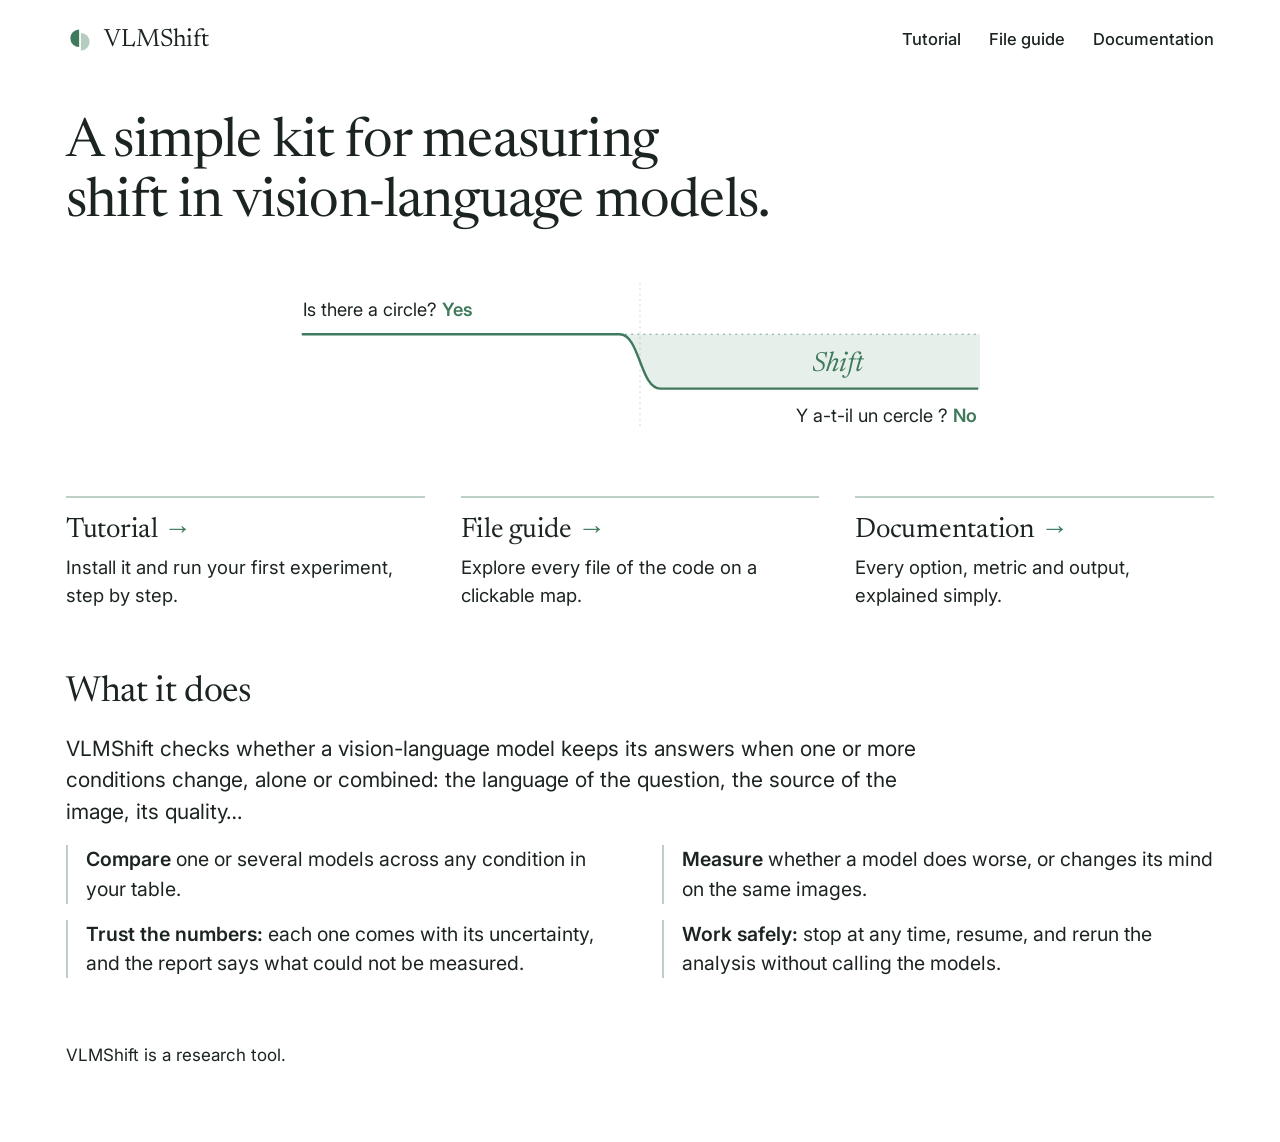
==== docs/index.html @ 5d0d4c46 "Add VLMShift Core, the Med package, the POPE demo and the site - Core: import, audit, prepare, run, " ====
<!doctype html>
<html lang="en">
<head>
<meta charset="utf-8">
<meta name="viewport" content="width=device-width, initial-scale=1, viewport-fit=cover">
<title>VLMShift</title>
<meta name="claude:viewport-fit-sides" content="cover">
<meta name="description" content="VLMShift. A simple kit for measuring shift in vision-language models.">
<link rel="icon" href="data:image/svg+xml,%3Csvg%20viewBox%3D%220%200%2032%2032%22%20role%3D%22img%22%20aria-label%3D%22VLMShift%20logo%22%20xmlns%3D%22http%3A//www.w3.org/2000/svg%22%20%3E%3Cpath%20d%3D%22M15%2C4%20A10%2C10%200%200%200%2015%2C24%20Z%22%20fill%3D%22%233f7a5c%22/%3E%3Cpath%20d%3D%22M17%2C8%20A10%2C10%200%200%201%2017%2C28%20Z%22%20fill%3D%22%233f7a5c%22%20fill-opacity%3D%22.38%22/%3E%3C/svg%3E">
<link rel="preconnect" href="https://fonts.googleapis.com">
<link rel="stylesheet" href="https://fonts.googleapis.com/css2?family=Newsreader:ital,opsz,wght@0,6..72,400;0,6..72,500;1,6..72,400&family=Inter:wght@400;500;600&family=JetBrains+Mono:wght@400;600&display=swap">
<link rel="stylesheet" href="assets/style.css">
</head>
<body>
<header class="top"><a class="brand" href="index.html"><svg viewBox="0 0 32 32" role="img" aria-label="VLMShift logo" xmlns="http://www.w3.org/2000/svg" aria-hidden="true"><path d="M15,4 A10,10 0 0 0 15,24 Z" fill="var(--accent, #3f7a5c)"/><path d="M17,8 A10,10 0 0 1 17,28 Z" fill="var(--accent, #3f7a5c)" fill-opacity=".38"/></svg><span>VLMShift</span></a><nav aria-label="Site"><a href="tutorial.html">Tutorial</a><a href="files.html">File guide</a><a href="documentation.html">Documentation</a></nav></header>
<main class="page">
  <header class="hero">
    <h1>A simple kit for measuring shift in vision-language models.</h1>
    <svg viewBox="0 0 1000 240" role="img" xmlns="http://www.w3.org/2000/svg" class="scene wide" aria-label="The same image and the same question, in English then in French. The model answers yes, then no: the gap between the two is a shift."><path class="ideal" d="M470,96 H1000" fill="none" stroke="var(--accent, #3f7a5c)" stroke-opacity=".45" stroke-width="2.5" stroke-linecap="round" stroke-dasharray="1 8"/><path class="gap" d="M470,96 C500,96 500,176 530,176 H1000 V96 Z" fill="var(--accent, #3f7a5c)" fill-opacity=".12"/><path class="answer" pathLength="1" d="M4,96 H470 C500,96 500,176 530,176 H996" fill="none" stroke="var(--accent, #3f7a5c)" stroke-width="3.5" stroke-linecap="round"/><line class="divider" x1="500" y1="20" x2="500" y2="232" stroke="var(--accent, #3f7a5c)" stroke-opacity=".4" stroke-dasharray="3 5"/><text class="ask-en" x="4" y="69" font-family="var(--sans, Inter, system-ui, -apple-system, Segoe UI, Helvetica, Arial, sans-serif)" font-size="27" fill="var(--ink, #1b2420)">Is there a circle? <tspan fill="var(--accent, #3f7a5c)" font-weight="600">Yes</tspan></text><text class="ask-fr" x="996" y="225" text-anchor="end" font-family="var(--sans, Inter, system-ui, -apple-system, Segoe UI, Helvetica, Arial, sans-serif)" font-size="27" fill="var(--ink, #1b2420)">Y a-t-il un cercle ? <tspan fill="var(--accent, #3f7a5c)" font-weight="600">No</tspan></text><text class="shift" x="790" y="150" text-anchor="middle" font-family="var(--serif, Newsreader, Georgia, Times New Roman, serif)" font-size="40" font-style="italic" fill="var(--accent, #3f7a5c)">Shift</text></svg><svg viewBox="0 0 640 300" role="img" xmlns="http://www.w3.org/2000/svg" class="scene narrow" aria-label="The same image and the same question, in English then in French. The model answers yes, then no: the gap between the two is a shift."><path class="ideal" d="M250,110 H640" fill="none" stroke="var(--accent, #3f7a5c)" stroke-opacity=".45" stroke-width="2.5" stroke-linecap="round" stroke-dasharray="1 8"/><path class="gap" d="M250,110 C280,110 280,210 310,210 H640 V110 Z" fill="var(--accent, #3f7a5c)" fill-opacity=".12"/><path class="answer" pathLength="1" d="M4,110 H250 C280,110 280,210 310,210 H636" fill="none" stroke="var(--accent, #3f7a5c)" stroke-width="3.5" stroke-linecap="round"/><line class="divider" x1="280" y1="20" x2="280" y2="292" stroke="var(--accent, #3f7a5c)" stroke-opacity=".4" stroke-dasharray="3 5"/><text class="ask-en" x="4" y="78" font-family="var(--sans, Inter, system-ui, -apple-system, Segoe UI, Helvetica, Arial, sans-serif)" font-size="32" fill="var(--ink, #1b2420)">Is there a circle? <tspan fill="var(--accent, #3f7a5c)" font-weight="600">Yes</tspan></text><text class="ask-fr" x="636" y="268" text-anchor="end" font-family="var(--sans, Inter, system-ui, -apple-system, Segoe UI, Helvetica, Arial, sans-serif)" font-size="32" fill="var(--ink, #1b2420)">Y a-t-il un cercle ? <tspan fill="var(--accent, #3f7a5c)" font-weight="600">No</tspan></text><text class="shift" x="470" y="176" text-anchor="middle" font-family="var(--serif, Newsreader, Georgia, Times New Roman, serif)" font-size="48" font-style="italic" fill="var(--accent, #3f7a5c)">Shift</text></svg>
  </header>

  <nav class="choices" aria-label="Where to go">
    <a class="choice" href="tutorial.html"><b>Tutorial</b><span>Install it and run your first experiment, step by step.</span></a>
    <a class="choice" href="files.html"><b>File guide</b><span>Explore every file of the code on a clickable map.</span></a>
    <a class="choice" href="documentation.html"><b>Documentation</b><span>Every option, metric and output, explained simply.</span></a>
  </nav>

  <section>
    <h2>What it does</h2>
    <p class="intro">VLMShift checks whether a vision-language model keeps its answers when one or more conditions change, alone or combined: the language of the question, the source of the image, its quality…</p>
    <ul class="points">
      <li><b>Compare</b> one or several models across any condition in your table.</li>
      <li><b>Measure</b> whether a model does worse, or changes its mind on the same images.</li>
      <li><b>Trust the numbers:</b> each one comes with its uncertainty, and the report says what could not be measured.</li>
      <li><b>Work safely:</b> stop at any time, resume, and rerun the analysis without calling the models.</li>
    </ul>
  </section>

  <p class="foot">VLMShift is a research tool.</p>
</main>

</body>
</html>
---- docs/assets/style.css ----
/* Marge: one sage green and its transparent tints, on a white page with wide margins.
   Titles in Newsreader, text in Inter. The --a.. tints are the accent with an opacity. */
:root {
  --paper: #ffffff; --panel: #f4f7f5; --card: #ffffff; --ink: #1b2420;
  --accent: #3f7a5c; --on-accent: #ffffff;
  --a60: rgba(63, 122, 92, .6); --a35: rgba(63, 122, 92, .35); --a22: rgba(63, 122, 92, .22);
  --a12: rgba(63, 122, 92, .12); --a06: rgba(63, 122, 92, .06);
  --serif: "Newsreader", Georgia, "Times New Roman", serif;
  --sans: "Inter", system-ui, "Segoe UI", sans-serif;
  --mono: "JetBrains Mono", ui-monospace, Consolas, monospace;
}
@media (prefers-color-scheme: dark) { :root:not([data-theme="light"]) {
  --paper: #111613; --panel: #18201b; --card: #1f2a23; --ink: #e4ebe6;
  --accent: #8cc7a6; --on-accent: #111613;
  --a60: rgba(140, 199, 166, .6); --a35: rgba(140, 199, 166, .35); --a22: rgba(140, 199, 166, .22);
  --a12: rgba(140, 199, 166, .12); --a06: rgba(140, 199, 166, .06);
  color-scheme: dark;
} }
:root[data-theme="dark"] {
  --paper: #111613; --panel: #18201b; --card: #1f2a23; --ink: #e4ebe6;
  --accent: #8cc7a6; --on-accent: #111613;
  --a60: rgba(140, 199, 166, .6); --a35: rgba(140, 199, 166, .35); --a22: rgba(140, 199, 166, .22);
  --a12: rgba(140, 199, 166, .12); --a06: rgba(140, 199, 166, .06);
  color-scheme: dark;
}
body { margin: 0; background: var(--paper); color: var(--ink); font-family: var(--sans); font-size: 18px; line-height: 1.6; }
a { color: var(--accent); text-decoration-color: var(--a35); text-underline-offset: 3px; }
a:hover { text-decoration-color: var(--accent); }
p { margin: 0; }
b, strong { font-weight: 600; }
code { font-family: var(--mono); font-size: .86em; }
ul { list-style: none; margin: 0; padding: 0; }
button { font: 500 15px var(--sans); color: var(--ink); background: var(--card); border: 1px solid var(--a35); border-radius: 6px; padding: 7px 14px; cursor: pointer; }
button:hover { border-color: var(--accent); }
:focus-visible { outline: 2px solid var(--accent); outline-offset: 2px; }
[hidden] { display: none !important; }

/* Top of every page */
.top { display: flex; flex-wrap: wrap; gap: 10px 32px; align-items: center; justify-content: space-between; max-width: 1180px; margin: 0 auto; box-sizing: border-box; padding-block: 22px 0;
  padding-left: max(16px, env(safe-area-inset-left, 0px)); padding-right: max(16px, env(safe-area-inset-right, 0px)); }
.brand { display: flex; align-items: center; gap: 10px; color: var(--ink); text-decoration: none; font: 400 25px/1 var(--serif); letter-spacing: -.005em; }
.brand svg { width: 28px; height: 28px; flex: none; }
.top nav { display: flex; flex-wrap: wrap; gap: 6px 28px; margin-left: auto; }
.top nav a { color: var(--ink); text-decoration: none; font-weight: 500; font-size: 16.5px; padding-block: 4px; border-bottom: 2px solid transparent; }
.top nav a:hover { color: var(--accent); }
.top nav a[aria-current] { color: var(--accent); border-bottom-color: var(--accent); }

.page { max-width: 1180px; margin: 0 auto; box-sizing: border-box; padding-block: 56px 72px;
  padding-left: max(16px, env(safe-area-inset-left, 0px)); padding-right: max(16px, env(safe-area-inset-right, 0px));
  display: grid; grid-template-columns: minmax(0, 1fr); gap: 64px; }
section { display: grid; grid-template-columns: minmax(0, 1fr); gap: 18px; }
h1, h2, h3 { font-family: var(--serif); font-weight: 400; text-wrap: balance; }
h2 { font-size: 36px; line-height: 1.15; margin: 0; letter-spacing: -.01em; }
.intro { font-size: 21px; line-height: 1.5; max-width: 42em; }
.foot { font-size: 17px; max-width: 60em; }

/* Home */
.hero { display: grid; grid-template-columns: minmax(0, 1fr); gap: 36px; }
.hero h1 { margin: 0; font-size: 54px; line-height: 1.1; letter-spacing: -.015em; max-width: 15em; }
.scene { display: block; width: 100%; height: auto; }
.scene.wide { max-width: 680px; margin-inline: auto; }
.scene.narrow { display: none; max-width: 420px; margin-inline: auto; }
/* The scene tells its story once, slowly: the question, the answer, then the shift.
   Nothing moves for a reader whose system asks for less motion. */
@media (prefers-reduced-motion: no-preference) {
  .scene .ask-en { animation: appear 1s ease-out .2s both; }
  .scene .answer { stroke-dasharray: 1 2; animation: draw 2.6s ease-in-out .6s both; }
  .scene .ideal, .scene .divider { animation: appear 1.2s ease-out 1.9s both; }
  .scene .gap { animation: appear 1.4s ease-out 2.4s both; }
  .scene .ask-fr { animation: appear 1s ease-out 2.6s both; }
  .scene .shift { animation: appear 1.4s ease-out 3s both; }
}
@keyframes draw { from { stroke-dashoffset: 1; } to { stroke-dashoffset: 0; } }
@keyframes appear { from { opacity: 0; } to { opacity: 1; } }
.choices { display: grid; grid-template-columns: repeat(auto-fit, minmax(min(100%, 260px), 1fr)); gap: 20px 36px; }
.choice { display: grid; gap: 6px; align-content: start; color: var(--ink); text-decoration: none; border-top: 2px solid var(--a35); padding-top: 16px; transition: border-color .15s; }
.choice:hover { border-top-color: var(--accent); }
.choice b { font: 400 28px/1.2 var(--serif); letter-spacing: -.01em; }
.choice b::after { content: " →"; color: var(--accent); }
.choice:hover b { color: var(--accent); }
.choice span { font-size: 18.5px; line-height: 1.5; }
.steps { overflow-x: auto; }
.pipeline { display: block; width: 100%; min-width: 860px; height: auto; }
.pipeline a { cursor: pointer; }
.pipeline a:hover .step-card { stroke-opacity: 1; stroke-width: 2.5; }
.pipeline a:focus-visible { outline: none; }
.pipeline a:focus-visible .step-card { stroke: var(--ink); stroke-opacity: 1; stroke-width: 3; }

/* What the project does, on the home page */
.points { display: grid; grid-template-columns: repeat(auto-fit, minmax(min(100%, 420px), 1fr)); gap: 16px 44px; font-size: 19.5px; line-height: 1.5; }
.points li { padding-left: 18px; border-left: 2px solid var(--a35); }

/* File guide */
.legend { display: grid; grid-template-columns: repeat(auto-fit, minmax(270px, 1fr)); gap: 14px 32px; font-size: 18px; }
.legend li { display: grid; grid-template-columns: 42px minmax(0, 1fr); gap: 12px; align-items: start; }
.legend svg { width: 42px; height: 20px; margin-top: 5px; }
.bar { display: flex; flex-wrap: wrap; gap: 10px; align-items: center; justify-content: space-between; }
.bar p { font-weight: 500; }
.stage { position: relative; display: grid; grid-template-columns: minmax(0, 1fr); gap: 12px; }
figure { margin: 0; display: grid; grid-template-columns: minmax(0, 1fr); gap: 12px; }
.scroll { overflow-x: auto; }
#map { display: block; width: 100%; height: auto; }
figcaption { font-size: 18px; max-width: 60em; }

.band { fill: var(--panel); stroke: var(--a22); }
.band.med { stroke-dasharray: 6 4; }
.band:target { stroke: var(--accent); stroke-width: 2.5; }
.t-band { font: 400 27px var(--serif); fill: var(--ink); }
.t-sub { font: 500 18px var(--sans); fill: var(--ink); }
.t-call { font: 400 12.5px var(--mono); fill: var(--accent); }
.node { cursor: pointer; outline: none; }
.node rect { fill: var(--card); stroke: var(--a35); stroke-width: 1; }
.node.orch rect { fill: var(--accent); stroke: var(--accent); }
.node.orch text { fill: var(--on-accent); }
.node.shared rect { fill: var(--a22); stroke: var(--a35); }
.node.data rect { fill: var(--card); stroke: var(--a60); stroke-dasharray: 5 4; }
.node:hover rect { stroke: var(--accent); stroke-width: 2; }
.node:focus-visible rect { stroke: var(--ink); stroke-width: 2.5; }
.t-path { font: 400 12px var(--mono); fill: var(--ink); }
.t-path .name { font-weight: 600; }
.t-role { font: 400 13.5px var(--sans); fill: var(--ink); }
.t-fn { font: 400 11.5px var(--mono); fill: var(--ink); paint-order: stroke; stroke: var(--panel); stroke-width: 3px; }
.t-head { font: 600 12px var(--mono); letter-spacing: .08em; fill: var(--accent); }
.t-dir { font: 600 12px var(--mono); fill: var(--ink); }
.t-file { font: 400 12px var(--mono); fill: var(--ink); }
.t-note { font: 400 12.5px var(--sans); fill: var(--ink); }
.t-mem { font: 500 12.5px var(--sans); fill: var(--accent); }
.spine { fill: none; stroke: var(--accent); stroke-width: 4; }
.call { fill: none; stroke: var(--ink); stroke-width: 1.2; }
.call.run { stroke-dasharray: 5 4; }
.disk { fill: none; stroke: var(--a60); stroke-width: 1.4; }
.m-flow { fill: var(--accent); } .m-link { fill: var(--ink); } .m-disk { fill: var(--a60); }

/* A file with its links shown: they stand out, the rest fades */
#map.picked .node, #map.picked .t-fn, #map.picked .call, #map.picked .spine, #map.picked .disk { opacity: .14; }
#map.picked .node.on, #map.picked .node.sel, #map.picked .link.on { opacity: 1; }
#map.picked .call.on, #map.picked .disk.on { stroke: var(--accent); stroke-width: 2.2; }
#map.picked .spine.on { stroke: var(--ink); }
.node.sel rect { stroke: var(--ink) !important; stroke-width: 2.5; }

/* The panel of the chosen box */
#detail { position: absolute; z-index: 2; box-sizing: border-box; width: min(760px, 100%); background: var(--card); border: 1px solid var(--a60); border-radius: 10px; box-shadow: 0 18px 40px -20px var(--a60); padding: 16px 18px; max-height: min(64vh, 520px); overflow: auto; font-size: 17px; display: grid; gap: 12px; }
#detail .head { display: flex; flex-wrap: wrap; gap: 8px 16px; align-items: center; justify-content: space-between; }
#detail .actions { display: flex; gap: 8px; }
#detail h3 { font: 600 16px var(--mono); margin: 0; overflow-wrap: anywhere; min-width: 0; }
#detail .body { display: grid; grid-template-columns: repeat(auto-fit, minmax(290px, 1fr)); gap: 12px 28px; }
#detail .body > * { min-width: 0; }
#detail .cols { display: grid; grid-template-columns: repeat(auto-fit, minmax(210px, 1fr)); gap: 10px 24px; border-top: 1px solid var(--a22); padding-top: 12px; }
#detail .cols > div { min-width: 0; }
#detail b { display: block; font-size: 14px; font-weight: 600; letter-spacing: .06em; color: var(--accent); margin-bottom: 3px; }
#detail li { overflow-wrap: anywhere; padding-block: 3px; }
#detail code { font-weight: 600; font-size: 15px; }
.fn { display: block; font-size: 16px; line-height: 1.4; }
button.main { background: var(--accent); border-color: var(--accent); color: var(--on-accent); }

/* Reading pages */
.reading { max-width: 820px; margin: 0 auto; box-sizing: border-box; padding-block: 48px 72px;
  padding-left: max(16px, env(safe-area-inset-left, 0px)); padding-right: max(16px, env(safe-area-inset-right, 0px)); }
.reading > * { max-width: 100%; }
.reading h1 { font-size: 50px; line-height: 1.1; letter-spacing: -.015em; margin: 0 0 24px; }
.reading h2 { font-size: 34px; margin: 52px 0 14px; padding-top: 20px; border-top: 1px solid var(--a22); scroll-margin-top: 16px; }
.reading h3 { font-size: 26px; line-height: 1.25; margin: 34px 0 8px; scroll-margin-top: 16px; }
.reading h4 { font-size: 19px; font-weight: 600; margin: 26px 0 6px; }
.reading p, .reading ul, .reading ol { margin: 0 0 16px; }
.reading ul { list-style: disc; padding-left: 26px; }
.reading ul ::marker { color: var(--accent); }
.reading ol { padding-left: 28px; }
.reading ol ::marker { color: var(--accent); }
.reading li { margin-bottom: 6px; }
.reading :not(pre) > code { background: var(--a12); padding: .1em .32em; border-radius: 4px; }
.reading pre { background: var(--panel); border: 1px solid var(--a22); border-radius: 8px; padding: 14px 16px; overflow-x: auto; margin: 0 0 18px; font-size: 15px; line-height: 1.5; }
.reading pre code { font-size: inherit; }
.reading blockquote { margin: 0 0 18px; padding: 12px 18px; border-left: 2px solid var(--accent); background: var(--a06); border-radius: 0 8px 8px 0; }
.reading blockquote p { margin: 0; }
.reading .table { overflow-x: auto; margin: 0 0 20px; }
.reading table { border-collapse: collapse; width: 100%; font-size: 16.5px; }
.reading th, .reading td { text-align: left; vertical-align: top; padding: 9px 12px; border-bottom: 1px solid var(--a22); }
.reading thead th { font-weight: 600; background: var(--a12); border-bottom: 1px solid var(--a35); }

@media (max-width: 640px) {
  .scene.wide { display: none; }
  .scene.narrow { display: block; }
}
@media (max-width: 760px) {
  .hero h1 { font-size: 38px; }
  h2, .reading h2 { font-size: 30px; }
  .reading h1 { font-size: 38px; }
  .brand { font-size: 22px; }
}
@media (prefers-reduced-motion: no-preference) { .node rect, .link { transition: opacity .15s, stroke .15s, fill .15s; } }
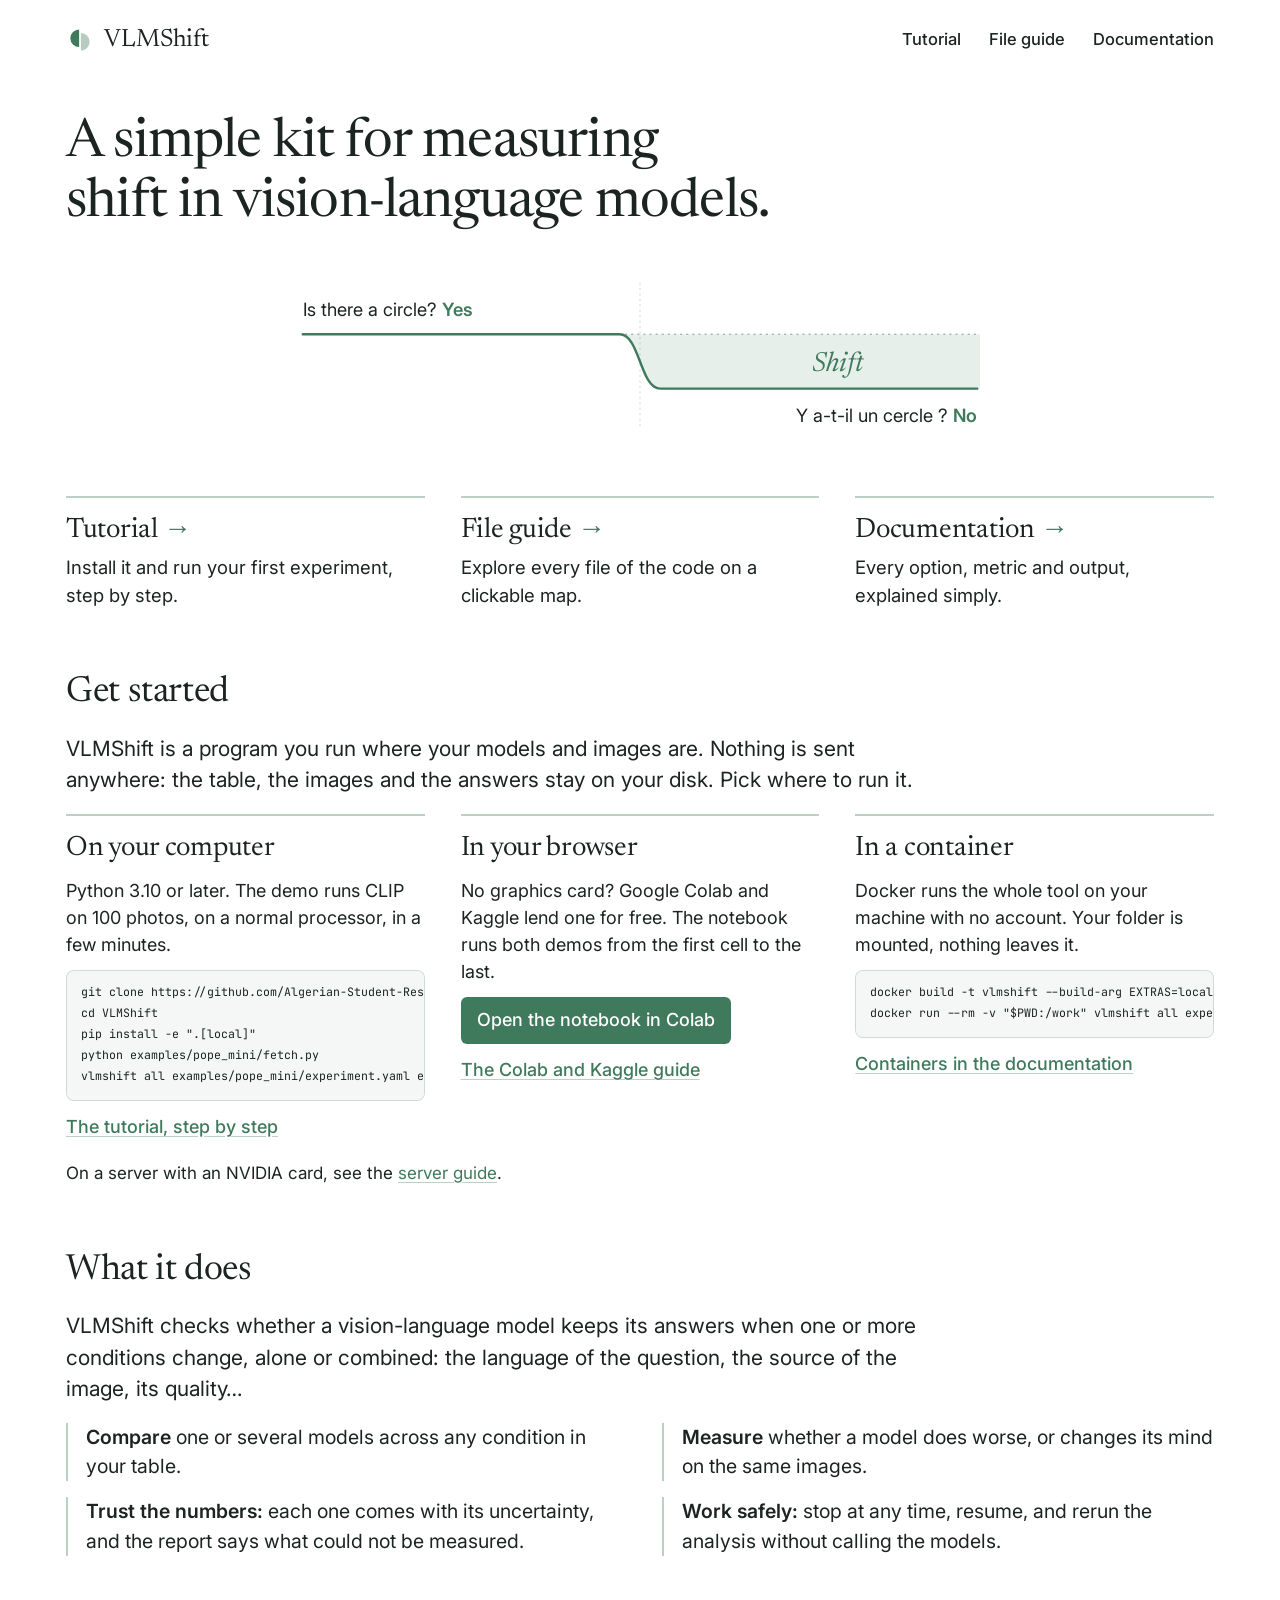
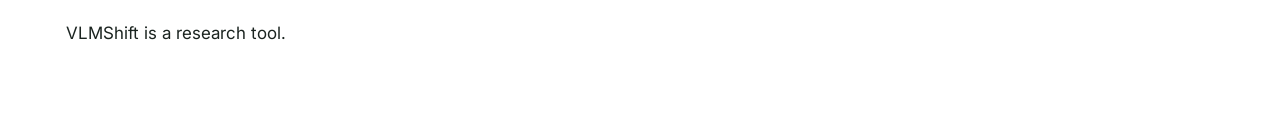
==== commit fbec5a5b: "feature(site): say on the home page how to run the tool: computer, Colab, container The site only do" ====
--- a/docs/index.html
+++ b/docs/index.html
@@ -25,6 +25,37 @@
     <a class="choice" href="documentation.html"><b>Documentation</b><span>Every option, metric and output, explained simply.</span></a>
   </nav>
 
+  <section id="get-started">
+    <h2>Get started</h2>
+    <p class="intro">VLMShift is a program you run where your models and images are. Nothing is sent anywhere: the table, the images and the answers stay on your disk. Pick where to run it.</p>
+    <ul class="ways">
+      <li class="way">
+        <b>On your computer</b>
+        <span>Python 3.10 or later. The demo runs CLIP on 100 photos, on a normal processor, in a few minutes.</span>
+<pre><code>git clone https://github.com/Algerian-Student-Research-Network/vlmshift-kit.git VLMShift
+cd VLMShift
+pip install -e ".[local]"
+python examples/pope_mini/fetch.py
+vlmshift all examples/pope_mini/experiment.yaml examples/pope_mini/analysis.yaml</code></pre>
+        <a href="tutorial.html">The tutorial, step by step</a>
+      </li>
+      <li class="way">
+        <b>In your browser</b>
+        <span>No graphics card? Google Colab and Kaggle lend one for free. The notebook runs both demos from the first cell to the last.</span>
+        <a class="button" href="https://colab.research.google.com/github/Algerian-Student-Research-Network/vlmshift-kit/blob/main/examples/pope_mini/colab.ipynb">Open the notebook in Colab</a>
+        <a href="colab.html">The Colab and Kaggle guide</a>
+      </li>
+      <li class="way">
+        <b>In a container</b>
+        <span>Docker runs the whole tool on your machine with no account. Your folder is mounted, nothing leaves it.</span>
+<pre><code>docker build -t vlmshift --build-arg EXTRAS=local .
+docker run --rm -v "$PWD:/work" vlmshift all experiment.yaml analysis.yaml</code></pre>
+        <a href="documentation.html#in-a-container">Containers in the documentation</a>
+      </li>
+    </ul>
+    <p class="foot">On a server with an NVIDIA card, see the <a href="server.html">server guide</a>.</p>
+  </section>
+
   <section>
     <h2>What it does</h2>
     <p class="intro">VLMShift checks whether a vision-language model keeps its answers when one or more conditions change, alone or combined: the language of the question, the source of the image, its quality…</p>
--- a/docs/assets/style.css
+++ b/docs/assets/style.css
@@ -89,6 +89,16 @@
 /* What the project does, on the home page */
 .points { display: grid; grid-template-columns: repeat(auto-fit, minmax(min(100%, 420px), 1fr)); gap: 16px 44px; font-size: 19.5px; line-height: 1.5; }
 .points li { padding-left: 18px; border-left: 2px solid var(--a35); }
+
+/* The three ways to run it, on the home page */
+.ways { display: grid; grid-template-columns: repeat(auto-fit, minmax(min(100%, 320px), 1fr)); gap: 24px 36px; }
+.way { display: grid; gap: 12px; align-content: start; border-top: 2px solid var(--a35); padding-top: 16px; min-width: 0; }
+.way b { font: 400 28px/1.2 var(--serif); letter-spacing: -.01em; }
+.way span { font-size: 18px; line-height: 1.5; }
+.way pre { margin: 0; background: var(--panel); border: 1px solid var(--a22); border-radius: 8px; padding: 12px 14px; overflow-x: auto; font-size: 13.5px; line-height: 1.55; }
+.way a { font-weight: 500; justify-self: start; }
+a.button { display: inline-block; background: var(--accent); color: var(--on-accent); text-decoration: none; border-radius: 6px; padding: 9px 16px; }
+a.button:hover { filter: brightness(1.08); }
 
 /* File guide */
 .legend { display: grid; grid-template-columns: repeat(auto-fit, minmax(270px, 1fr)); gap: 14px 32px; font-size: 18px; }
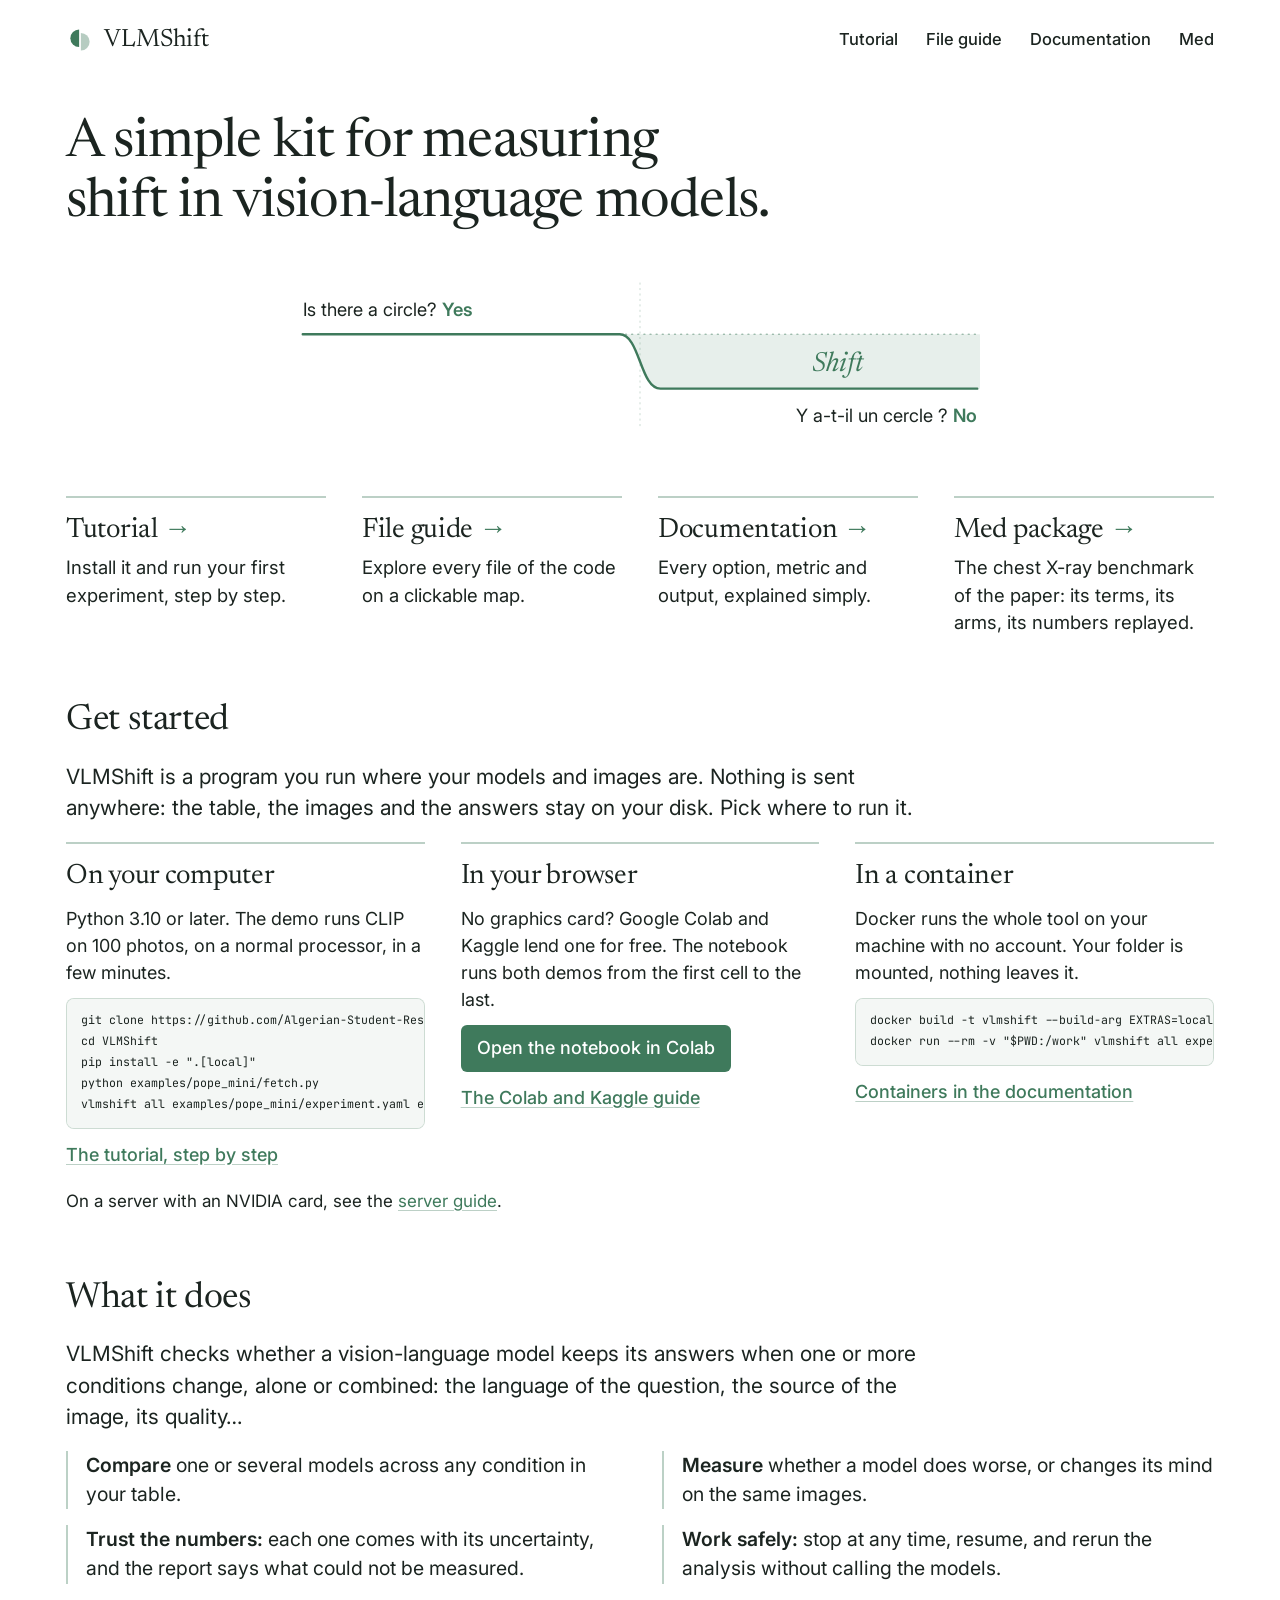
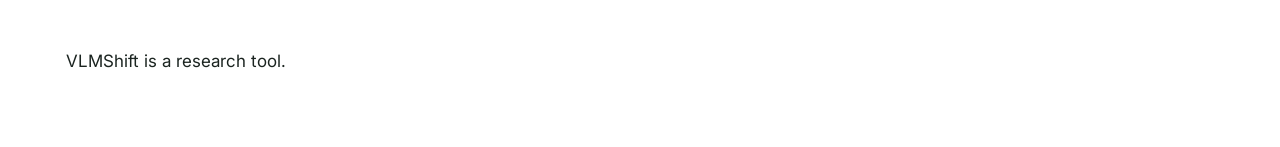
==== commit 492cd684: "feature(site): publish the guide of the Med package as a page of the site packages/med/README.md bec" ====
--- a/docs/index.html
+++ b/docs/index.html
@@ -12,7 +12,7 @@
 <link rel="stylesheet" href="assets/style.css">
 </head>
 <body>
-<header class="top"><a class="brand" href="index.html"><svg viewBox="0 0 32 32" role="img" aria-label="VLMShift logo" xmlns="http://www.w3.org/2000/svg" aria-hidden="true"><path d="M15,4 A10,10 0 0 0 15,24 Z" fill="var(--accent, #3f7a5c)"/><path d="M17,8 A10,10 0 0 1 17,28 Z" fill="var(--accent, #3f7a5c)" fill-opacity=".38"/></svg><span>VLMShift</span></a><nav aria-label="Site"><a href="tutorial.html">Tutorial</a><a href="files.html">File guide</a><a href="documentation.html">Documentation</a></nav></header>
+<header class="top"><a class="brand" href="index.html"><svg viewBox="0 0 32 32" role="img" aria-label="VLMShift logo" xmlns="http://www.w3.org/2000/svg" aria-hidden="true"><path d="M15,4 A10,10 0 0 0 15,24 Z" fill="var(--accent, #3f7a5c)"/><path d="M17,8 A10,10 0 0 1 17,28 Z" fill="var(--accent, #3f7a5c)" fill-opacity=".38"/></svg><span>VLMShift</span></a><nav aria-label="Site"><a href="tutorial.html">Tutorial</a><a href="files.html">File guide</a><a href="documentation.html">Documentation</a><a href="med.html">Med</a></nav></header>
 <main class="page">
   <header class="hero">
     <h1>A simple kit for measuring shift in vision-language models.</h1>
@@ -23,6 +23,7 @@
     <a class="choice" href="tutorial.html"><b>Tutorial</b><span>Install it and run your first experiment, step by step.</span></a>
     <a class="choice" href="files.html"><b>File guide</b><span>Explore every file of the code on a clickable map.</span></a>
     <a class="choice" href="documentation.html"><b>Documentation</b><span>Every option, metric and output, explained simply.</span></a>
+    <a class="choice" href="med.html"><b>Med package</b><span>The chest X-ray benchmark of the paper: its terms, its arms, its numbers replayed.</span></a>
   </nav>
 
   <section id="get-started">
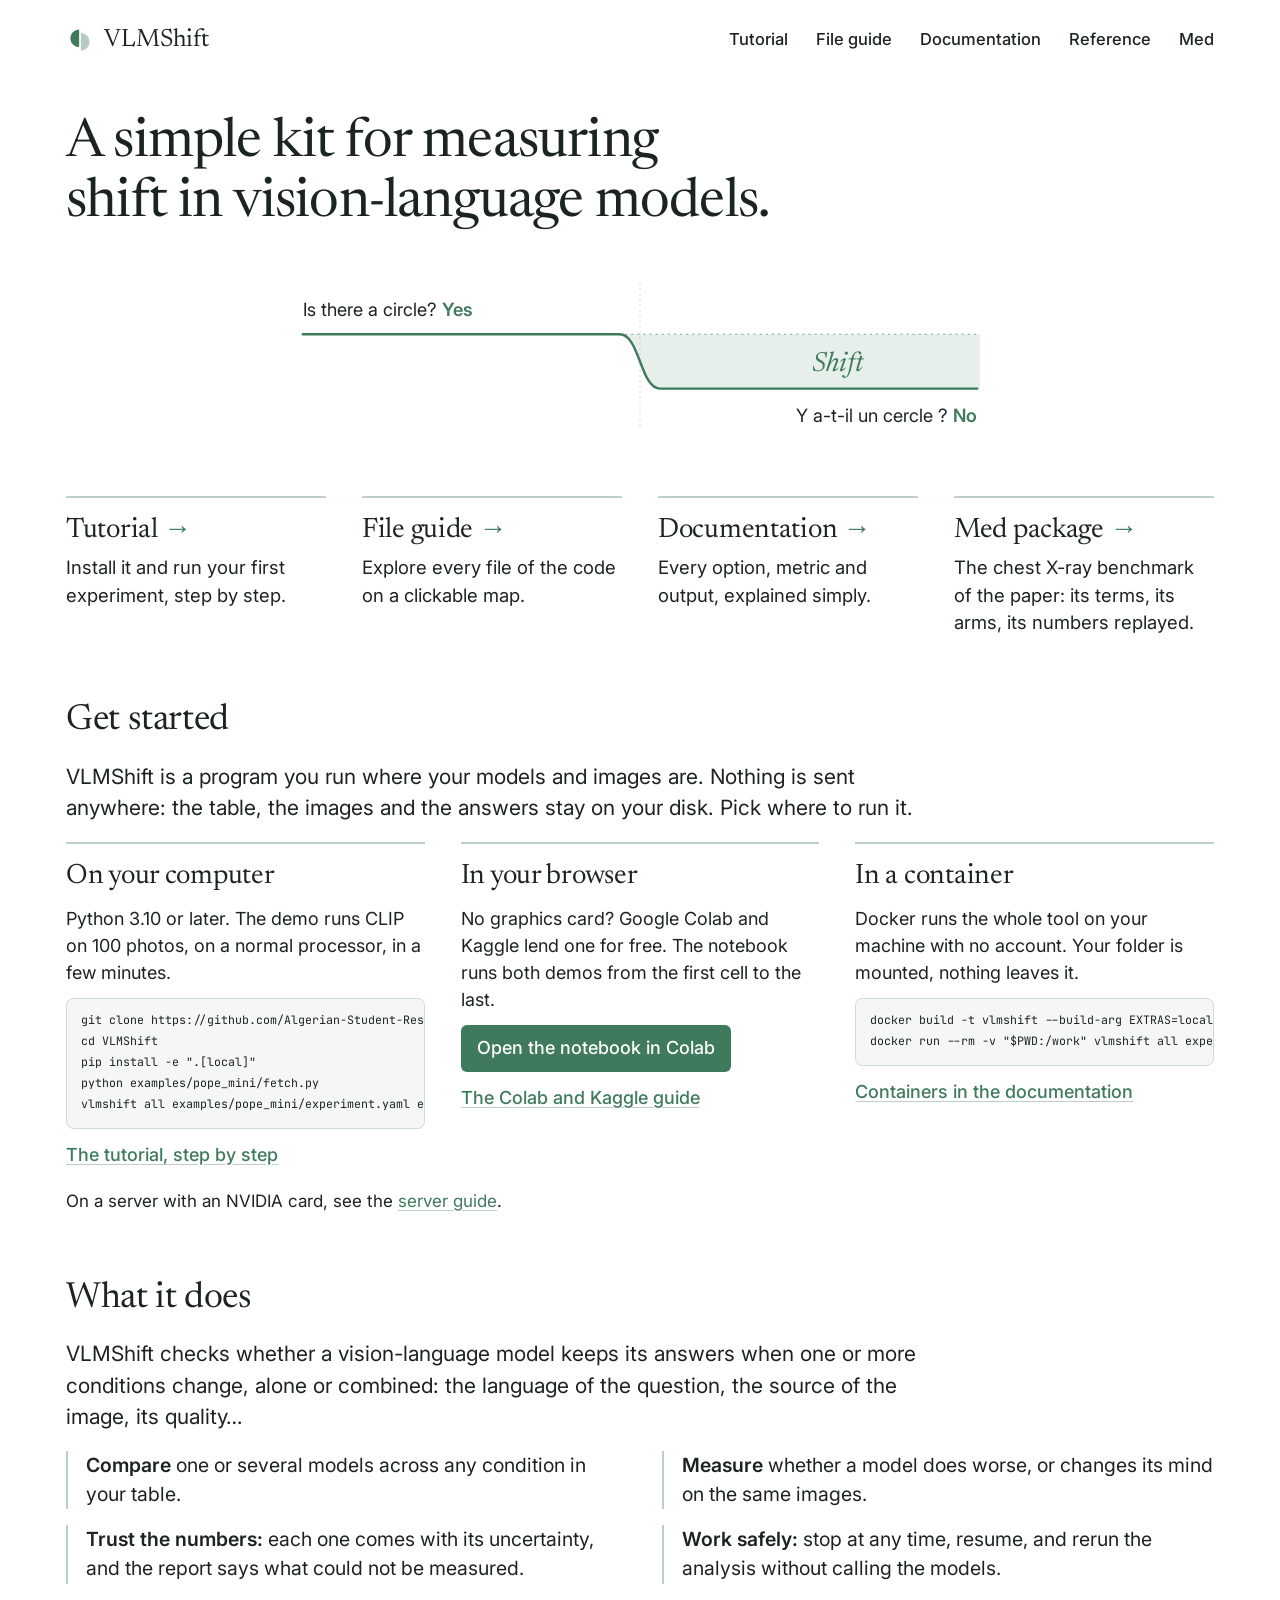
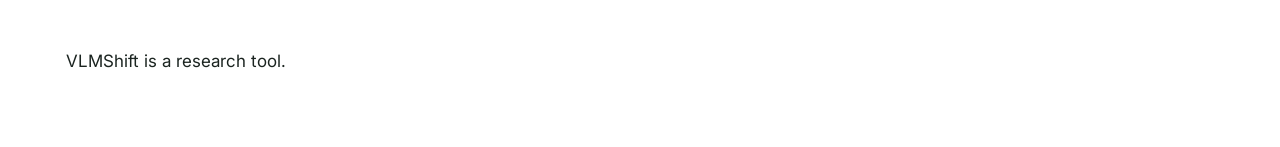
==== commit 48f1933c: "feature(site): add a configuration reference written from the schemas reference.html lists every key" ====
--- a/docs/index.html
+++ b/docs/index.html
@@ -12,7 +12,7 @@
 <link rel="stylesheet" href="assets/style.css">
 </head>
 <body>
-<header class="top"><a class="brand" href="index.html"><svg viewBox="0 0 32 32" role="img" aria-label="VLMShift logo" xmlns="http://www.w3.org/2000/svg" aria-hidden="true"><path d="M15,4 A10,10 0 0 0 15,24 Z" fill="var(--accent, #3f7a5c)"/><path d="M17,8 A10,10 0 0 1 17,28 Z" fill="var(--accent, #3f7a5c)" fill-opacity=".38"/></svg><span>VLMShift</span></a><nav aria-label="Site"><a href="tutorial.html">Tutorial</a><a href="files.html">File guide</a><a href="documentation.html">Documentation</a><a href="med.html">Med</a></nav></header>
+<header class="top"><a class="brand" href="index.html"><svg viewBox="0 0 32 32" role="img" aria-label="VLMShift logo" xmlns="http://www.w3.org/2000/svg" aria-hidden="true"><path d="M15,4 A10,10 0 0 0 15,24 Z" fill="var(--accent, #3f7a5c)"/><path d="M17,8 A10,10 0 0 1 17,28 Z" fill="var(--accent, #3f7a5c)" fill-opacity=".38"/></svg><span>VLMShift</span></a><nav aria-label="Site"><a href="tutorial.html">Tutorial</a><a href="files.html">File guide</a><a href="documentation.html">Documentation</a><a href="reference.html">Reference</a><a href="med.html">Med</a></nav></header>
 <main class="page">
   <header class="hero">
     <h1>A simple kit for measuring shift in vision-language models.</h1>
--- a/docs/assets/style.css
+++ b/docs/assets/style.css
@@ -186,6 +186,9 @@
 .reading table { border-collapse: collapse; width: 100%; font-size: 16.5px; }
 .reading th, .reading td { text-align: left; vertical-align: top; padding: 9px 12px; border-bottom: 1px solid var(--a22); }
 .reading thead th { font-weight: 600; background: var(--a12); border-bottom: 1px solid var(--a35); }
+.reading.wide { max-width: 1180px; }
+.keys td:first-child { white-space: nowrap; }
+.keys td { font-size: 15.5px; }
 
 @media (max-width: 640px) {
   .scene.wide { display: none; }
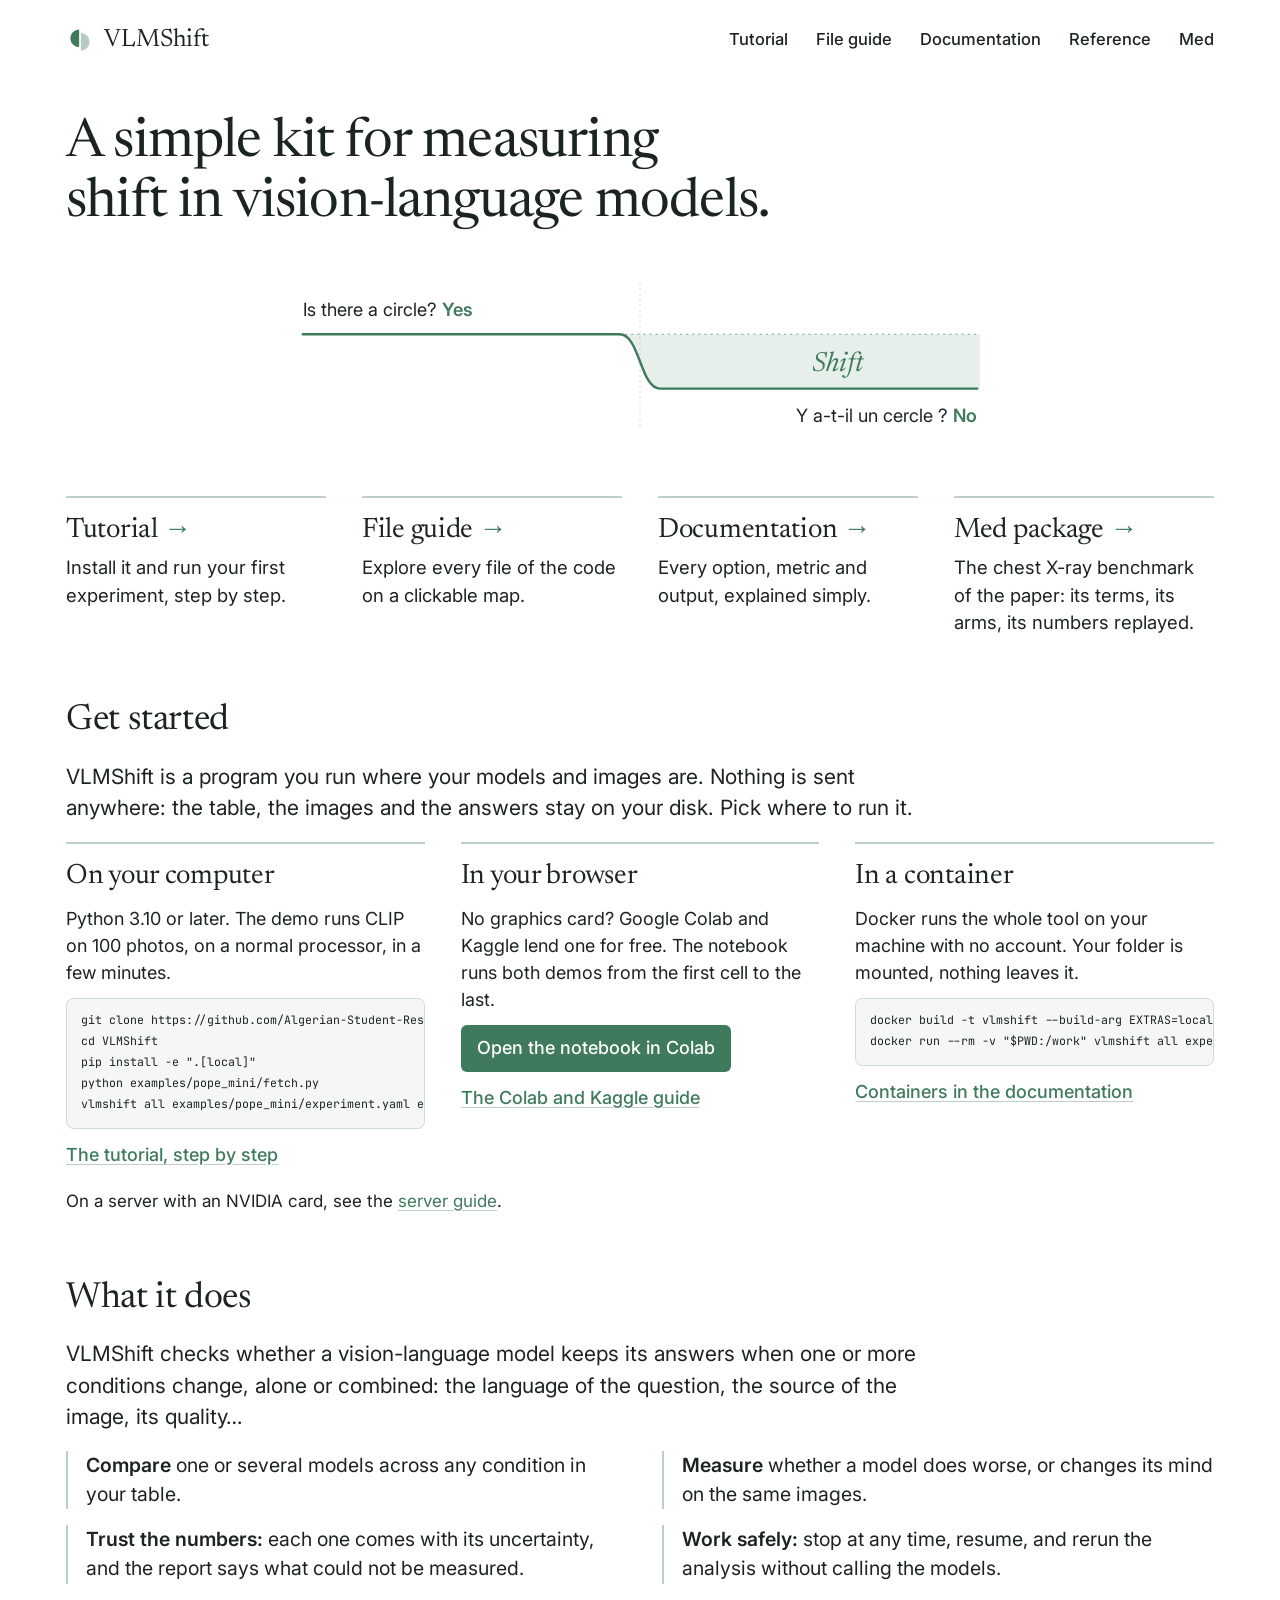
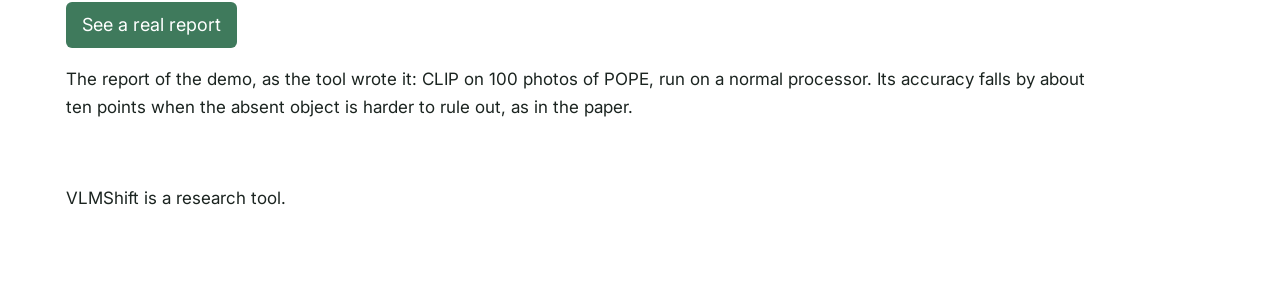
==== commit 3931b915: "feature(site): show the report of a real demo run on the site report-example.html is the report the " ====
--- a/docs/index.html
+++ b/docs/index.html
@@ -66,6 +66,8 @@
       <li><b>Trust the numbers:</b> each one comes with its uncertainty, and the report says what could not be measured.</li>
       <li><b>Work safely:</b> stop at any time, resume, and rerun the analysis without calling the models.</li>
     </ul>
+    <p><a class="button" href="report-example.html">See a real report</a></p>
+    <p class="foot">The report of the demo, as the tool wrote it: CLIP on 100 photos of POPE, run on a normal processor. Its accuracy falls by about ten points when the absent object is harder to rule out, as in the paper.</p>
   </section>
 
   <p class="foot">VLMShift is a research tool.</p>
